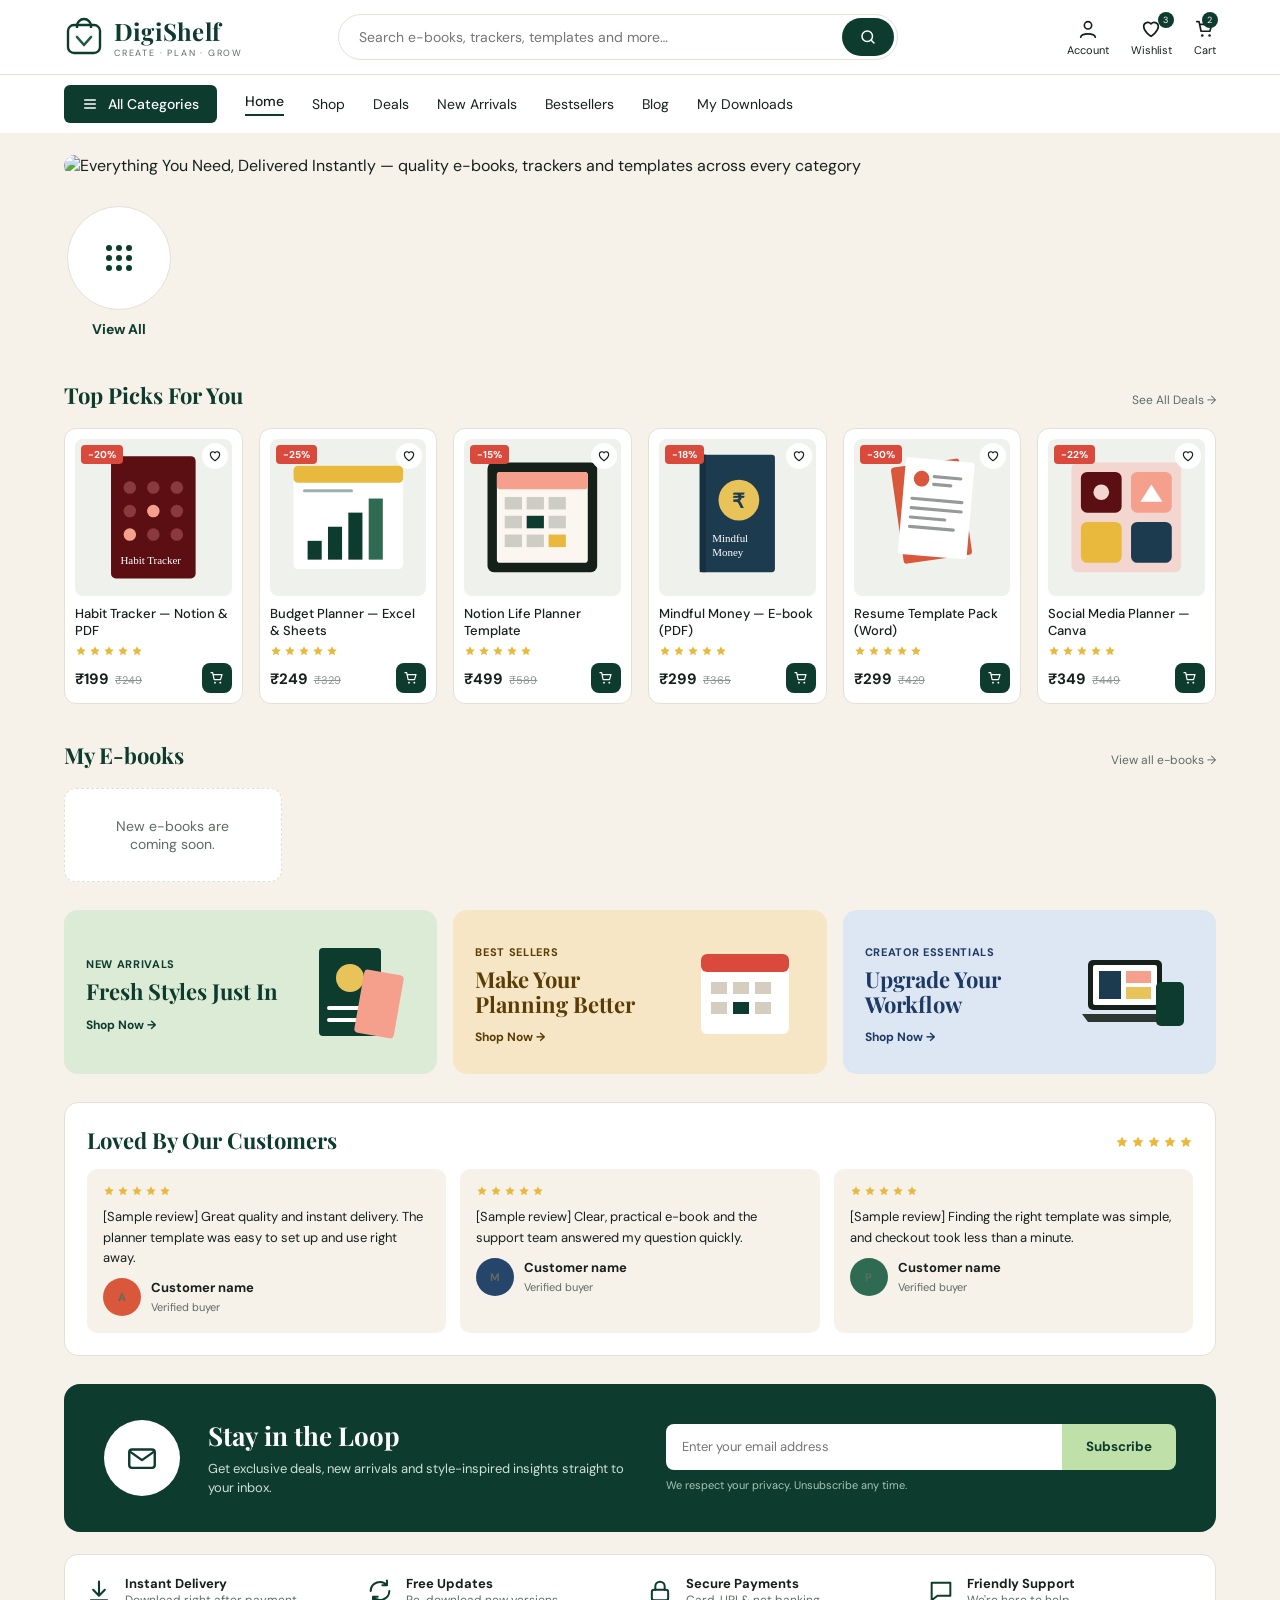
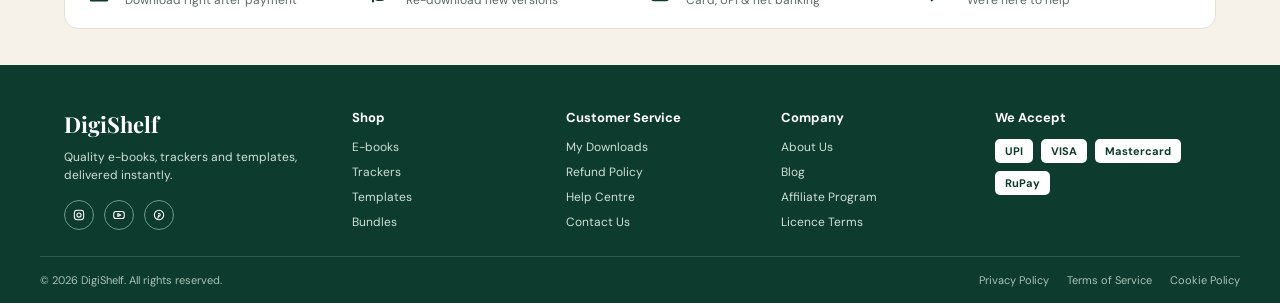
==== index.html @ 2c4fd237 "Add files via upload" ====
<!doctype html>
<html lang="en">
<head>
<meta charset="utf-8">
<meta name="viewport" content="width=device-width, initial-scale=1">
<title>DigiShelf – Digital Products Store</title>
<link rel="preconnect" href="https://fonts.googleapis.com">
<link href="https://fonts.googleapis.com/css2?family=DM+Sans:wght@400;500;700&family=Playfair+Display:wght@600;700&display=swap" rel="stylesheet">
<link rel="stylesheet" href="style.css">

</head>
<body>

<svg width="0" height="0" style="position:absolute" aria-hidden="true">
<symbol id="star" viewBox="0 0 24 24"><path d="M12 2.5l2.9 6.1 6.6.8-4.9 4.6 1.3 6.6L12 17.2 6.1 20.6l1.3-6.6L2.5 9.4l6.6-.8z" fill="currentColor"/></symbol>
<symbol id="cart" viewBox="0 0 24 24"><path d="M3 4h2.5l2.2 10.5h9.6L19.5 7H6.5" fill="none" stroke="currentColor" stroke-width="1.8" stroke-linecap="round" stroke-linejoin="round"/><circle cx="9" cy="19" r="1.4" fill="currentColor"/><circle cx="17" cy="19" r="1.4" fill="currentColor"/></symbol>
<symbol id="dl" viewBox="0 0 24 24"><path d="M12 4v11M7 11l5 5 5-5M5 20h14" fill="none" stroke="currentColor" stroke-width="1.8" stroke-linecap="round" stroke-linejoin="round"/></symbol>
</svg>

<!-- HEADER -->
<header class="top">
<div class="wrap">
<a href="index.html" class="logo">
<svg width="40" height="40" viewBox="0 0 40 40" aria-hidden="true"><rect x="4" y="8" width="32" height="28" rx="6" fill="none" stroke="#0d3b2e" stroke-width="2.4"/><path d="M13 8V6a7 7 0 0 1 14 0v2" fill="none" stroke="#0d3b2e" stroke-width="2.4" transform="translate(0 3)"/><path d="M13 20l7 8 7-8" fill="none" stroke="#1f5a45" stroke-width="2.6" stroke-linecap="round" stroke-linejoin="round"/></svg>
<span><b>DigiShelf</b><small>Create · Plan · Grow</small></span>
</a>
<form class="search" action="category.html" method="get"><input type="hidden" name="cat" value="all">
<label for="q" class="sr">Search</label>
<input id="q" name="q" type="text" placeholder="Search e-books, trackers, templates and more…">
<button type="submit" aria-label="Search"><svg width="18" height="18" viewBox="0 0 24 24" fill="none" stroke="#fff" stroke-width="2" stroke-linecap="round"><circle cx="11" cy="11" r="7"/><path d="M20 20l-4-4"/></svg></button>
</form>
<div class="icons">
<a href="#" class="ico"><svg width="22" height="22" viewBox="0 0 24 24" fill="none" stroke="#16201b" stroke-width="1.8" stroke-linecap="round"><circle cx="12" cy="8" r="4"/><path d="M4 21c1-5 15-5 16 0"/></svg>Account</a>
<a href="#" class="ico"><svg width="22" height="22" viewBox="0 0 24 24" fill="none" stroke="#16201b" stroke-width="1.8" stroke-linejoin="round"><path d="M12 20s-8-5-8-11a4.5 4.5 0 0 1 8-2.5A4.5 4.5 0 0 1 20 9c0 6-8 11-8 11z"/></svg>Wishlist<i>3</i></a>
<a href="#" class="ico"><svg width="22" height="22" style="color:#16201b"><use href="#cart"/></svg>Cart<i>2</i></a>
</div>
</div>
</header>
<nav class="menu">
<div class="wrap">
<a href="#" class="allcat"><svg width="16" height="16" viewBox="0 0 24 24" fill="none" stroke="#fff" stroke-width="2" stroke-linecap="round"><path d="M4 6h16M4 12h16M4 18h16"/></svg>All Categories</a>
<a href="index.html" class="cur">Home</a><a href="category.html?cat=all">Shop</a><a href="#">Deals</a><a href="#">New Arrivals</a><a href="#">Bestsellers</a><a href="#">Blog</a><a href="#">My Downloads</a>
</div>
</nav>

<main class="wrap">

<section class="hero-banner" aria-label="Featured collections">
<img src="images/hero.png" alt="Everything You Need, Delivered Instantly — quality e-books, trackers and templates across every category">
<a class="shop-hit" href="category.html?cat=all" aria-label="Shop Now"></a>
</section>

<!-- CATEGORY ICONS (clickable, managed from admin panel) -->
<nav aria-label="Browse categories"><ul class="cats" id="cats"></ul></nav>

<!-- TOP PICKS -->
<section class="sec" id="shop">
<div class="sec-h"><h2>Top Picks For You</h2><a href="#">See All Deals →</a></div>
<div class="grid">

<article class="card"><span class="off">-20%</span><button class="heart" aria-label="Add to wishlist"><svg width="14" height="14" viewBox="0 0 24 24" fill="none" stroke="#16201b" stroke-width="2" stroke-linejoin="round"><path d="M12 20s-8-5-8-11a4.5 4.5 0 0 1 8-2.5A4.5 4.5 0 0 1 20 9c0 6-8 11-8 11z"/></svg></button>
<div class="tile"><svg viewBox="0 0 200 200" role="img" aria-label="Habit tracker preview"><rect x="46" y="22" width="108" height="156" rx="6" fill="#5b0f12"/><g fill="#8a3a3d"><circle cx="70" cy="62" r="8"/><circle cx="100" cy="62" r="8"/><circle cx="130" cy="62" r="8"/><circle cx="70" cy="92" r="8"/><circle cx="130" cy="92" r="8"/><circle cx="100" cy="122" r="8"/><circle cx="130" cy="122" r="8"/></g><g fill="#f4a08c"><circle cx="100" cy="92" r="8"/><circle cx="70" cy="122" r="8"/></g><text x="58" y="160" font-size="14" fill="#fff" font-family="Georgia,serif">Habit Tracker</text></svg></div>
<h3>Habit Tracker — Notion &amp; PDF</h3><div class="stars"><svg width="12" height="12"><use href="#star"/></svg><svg width="12" height="12"><use href="#star"/></svg><svg width="12" height="12"><use href="#star"/></svg><svg width="12" height="12"><use href="#star"/></svg><svg width="12" height="12"><use href="#star"/></svg></div>
<div class="row"><div class="price"><b>₹199</b><s>₹249</s></div><button class="add" aria-label="Add to cart"><svg width="16" height="16" style="color:#fff"><use href="#cart"/></svg></button></div></article>

<article class="card"><span class="off">-25%</span><button class="heart" aria-label="Add to wishlist"><svg width="14" height="14" viewBox="0 0 24 24" fill="none" stroke="#16201b" stroke-width="2" stroke-linejoin="round"><path d="M12 20s-8-5-8-11a4.5 4.5 0 0 1 8-2.5A4.5 4.5 0 0 1 20 9c0 6-8 11-8 11z"/></svg></button>
<div class="tile"><svg viewBox="0 0 200 200" role="img" aria-label="Budget planner preview"><rect x="30" y="34" width="140" height="132" rx="6" fill="#fff"/><rect x="30" y="34" width="140" height="22" rx="6" fill="#e8b93c"/><g fill="#0d3b2e"><rect x="48" y="130" width="18" height="24"/><rect x="74" y="112" width="18" height="42"/><rect x="100" y="94" width="18" height="60"/><rect x="126" y="76" width="18" height="78" fill="#2f6b52"/></g><path d="M44 66h60" stroke="#0d3b2e" stroke-opacity=".4" stroke-width="4" stroke-linecap="round"/></svg></div>
<h3>Budget Planner — Excel &amp; Sheets</h3><div class="stars"><svg width="12" height="12"><use href="#star"/></svg><svg width="12" height="12"><use href="#star"/></svg><svg width="12" height="12"><use href="#star"/></svg><svg width="12" height="12"><use href="#star"/></svg><svg width="12" height="12"><use href="#star"/></svg></div>
<div class="row"><div class="price"><b>₹249</b><s>₹329</s></div><button class="add" aria-label="Add to cart"><svg width="16" height="16" style="color:#fff"><use href="#cart"/></svg></button></div></article>

<article class="card"><span class="off">-15%</span><button class="heart" aria-label="Add to wishlist"><svg width="14" height="14" viewBox="0 0 24 24" fill="none" stroke="#16201b" stroke-width="2" stroke-linejoin="round"><path d="M12 20s-8-5-8-11a4.5 4.5 0 0 1 8-2.5A4.5 4.5 0 0 1 20 9c0 6-8 11-8 11z"/></svg></button>
<div class="tile"><svg viewBox="0 0 200 200" role="img" aria-label="Life planner preview"><rect x="30" y="30" width="140" height="140" rx="8" fill="#16201b"/><rect x="42" y="42" width="116" height="116" rx="4" fill="#fbf7f0"/><rect x="42" y="42" width="116" height="22" rx="4" fill="#f4a08c"/><g fill="#16201b" fill-opacity=".2"><rect x="52" y="74" width="22" height="16"/><rect x="80" y="74" width="22" height="16"/><rect x="108" y="74" width="22" height="16"/><rect x="52" y="98" width="22" height="16"/><rect x="108" y="98" width="22" height="16"/><rect x="52" y="122" width="22" height="16"/><rect x="80" y="122" width="22" height="16"/></g><rect x="80" y="98" width="22" height="16" fill="#0d3b2e"/><rect x="108" y="122" width="22" height="16" fill="#e8b93c"/></svg></div>
<h3>Notion Life Planner Template</h3><div class="stars"><svg width="12" height="12"><use href="#star"/></svg><svg width="12" height="12"><use href="#star"/></svg><svg width="12" height="12"><use href="#star"/></svg><svg width="12" height="12"><use href="#star"/></svg><svg width="12" height="12"><use href="#star"/></svg></div>
<div class="row"><div class="price"><b>₹499</b><s>₹589</s></div><button class="add" aria-label="Add to cart"><svg width="16" height="16" style="color:#fff"><use href="#cart"/></svg></button></div></article>

<article class="card"><span class="off">-18%</span><button class="heart" aria-label="Add to wishlist"><svg width="14" height="14" viewBox="0 0 24 24" fill="none" stroke="#16201b" stroke-width="2" stroke-linejoin="round"><path d="M12 20s-8-5-8-11a4.5 4.5 0 0 1 8-2.5A4.5 4.5 0 0 1 20 9c0 6-8 11-8 11z"/></svg></button>
<div class="tile"><svg viewBox="0 0 200 200" role="img" aria-label="Mindful Money e-book cover"><rect x="52" y="20" width="96" height="150" rx="4" fill="#1d3b4f"/><rect x="52" y="20" width="8" height="150" fill="#16303f"/><circle cx="102" cy="78" r="26" fill="#e8c35a"/><text x="102" y="88" text-anchor="middle" font-size="26" font-weight="700" fill="#1d3b4f" font-family="Georgia,serif">₹</text><text x="68" y="132" font-size="14" fill="#fff" font-family="Georgia,serif">Mindful</text><text x="68" y="150" font-size="14" fill="#fff" font-family="Georgia,serif">Money</text></svg></div>
<h3>Mindful Money — E-book (PDF)</h3><div class="stars"><svg width="12" height="12"><use href="#star"/></svg><svg width="12" height="12"><use href="#star"/></svg><svg width="12" height="12"><use href="#star"/></svg><svg width="12" height="12"><use href="#star"/></svg><svg width="12" height="12"><use href="#star"/></svg></div>
<div class="row"><div class="price"><b>₹299</b><s>₹365</s></div><button class="add" aria-label="Add to cart"><svg width="16" height="16" style="color:#fff"><use href="#cart"/></svg></button></div></article>

<article class="card"><span class="off">-30%</span><button class="heart" aria-label="Add to wishlist"><svg width="14" height="14" viewBox="0 0 24 24" fill="none" stroke="#16201b" stroke-width="2" stroke-linejoin="round"><path d="M12 20s-8-5-8-11a4.5 4.5 0 0 1 8-2.5A4.5 4.5 0 0 1 20 9c0 6-8 11-8 11z"/></svg></button>
<div class="tile"><svg viewBox="0 0 200 200" role="img" aria-label="Resume templates preview"><rect x="56" y="30" width="88" height="124" rx="4" fill="#d9573b" transform="rotate(-8 100 100)"/><rect x="60" y="26" width="88" height="124" rx="4" fill="#fff" transform="rotate(5 100 100)"/><g transform="rotate(5 100 100)"><circle cx="82" cy="52" r="10" fill="#d9573b"/><path d="M98 48h34M98 58h22M72 78h64M72 90h64M72 102h44M72 114h56" stroke="#16201b" stroke-opacity=".45" stroke-width="4" stroke-linecap="round"/></g></svg></div>
<h3>Resume Template Pack (Word)</h3><div class="stars"><svg width="12" height="12"><use href="#star"/></svg><svg width="12" height="12"><use href="#star"/></svg><svg width="12" height="12"><use href="#star"/></svg><svg width="12" height="12"><use href="#star"/></svg><svg width="12" height="12"><use href="#star"/></svg></div>
<div class="row"><div class="price"><b>₹299</b><s>₹429</s></div><button class="add" aria-label="Add to cart"><svg width="16" height="16" style="color:#fff"><use href="#cart"/></svg></button></div></article>

<article class="card"><span class="off">-22%</span><button class="heart" aria-label="Add to wishlist"><svg width="14" height="14" viewBox="0 0 24 24" fill="none" stroke="#16201b" stroke-width="2" stroke-linejoin="round"><path d="M12 20s-8-5-8-11a4.5 4.5 0 0 1 8-2.5A4.5 4.5 0 0 1 20 9c0 6-8 11-8 11z"/></svg></button>
<div class="tile"><svg viewBox="0 0 200 200" role="img" aria-label="Social media planner preview"><rect x="30" y="30" width="140" height="140" rx="8" fill="#f2d6cf"/><rect x="42" y="42" width="52" height="52" rx="8" fill="#5b0f12"/><rect x="106" y="42" width="52" height="52" rx="8" fill="#f4a08c"/><rect x="42" y="106" width="52" height="52" rx="8" fill="#e8b93c"/><rect x="106" y="106" width="52" height="52" rx="8" fill="#1d3b4f"/><circle cx="68" cy="68" r="10" fill="#f2d6cf"/><path d="M118 80l14-22 14 22z" fill="#fff"/></svg></div>
<h3>Social Media Planner — Canva</h3><div class="stars"><svg width="12" height="12"><use href="#star"/></svg><svg width="12" height="12"><use href="#star"/></svg><svg width="12" height="12"><use href="#star"/></svg><svg width="12" height="12"><use href="#star"/></svg><svg width="12" height="12"><use href="#star"/></svg></div>
<div class="row"><div class="price"><b>₹349</b><s>₹449</s></div><button class="add" aria-label="Add to cart"><svg width="16" height="16" style="color:#fff"><use href="#cart"/></svg></button></div></article>

</div>
</section>


<!-- MY E-BOOKS (managed from admin panel) -->
<section class="sec" id="ebooks">
<div class="sec-h"><h2>My E-books</h2><a href="category.html?cat=ebooks">View all e-books →</a></div>
<div class="pgrid" id="ebook-list"><div class="empty">Loading e-books…</div></div>
</section>

<!-- PROMO BANNERS -->
<section class="promos" aria-label="Collections">
<div class="promo" style="background:#dcebd6;color:#0d3b2e"><div><small>New Arrivals</small><h3>Fresh Styles Just In</h3><a href="#">Shop Now →</a></div>
<svg viewBox="0 0 120 120" aria-hidden="true"><rect x="24" y="16" width="62" height="88" rx="4" fill="#0d3b2e"/><circle cx="55" cy="46" r="14" fill="#e8c35a"/><path d="M34 76h42M34 88h28" stroke="#fff" stroke-width="4" stroke-linecap="round"/><rect x="64" y="40" width="40" height="64" rx="4" fill="#f4a08c" transform="rotate(10 84 72)"/></svg></div>
<div class="promo" style="background:#f6e6c5;color:#5a3d06"><div><small>Best Sellers</small><h3>Make Your Planning Better</h3><a href="#">Shop Now →</a></div>
<svg viewBox="0 0 120 120" aria-hidden="true"><rect x="16" y="22" width="88" height="80" rx="6" fill="#fff"/><rect x="16" y="22" width="88" height="18" rx="6" fill="#d94a3d"/><g fill="#5a3d06" fill-opacity=".25"><rect x="26" y="50" width="16" height="12"/><rect x="48" y="50" width="16" height="12"/><rect x="70" y="50" width="16" height="12"/><rect x="26" y="70" width="16" height="12"/><rect x="70" y="70" width="16" height="12"/></g><rect x="48" y="70" width="16" height="12" fill="#0d3b2e"/></svg></div>
<div class="promo" style="background:#dde6f3;color:#1c3a63"><div><small>Creator Essentials</small><h3>Upgrade Your Workflow</h3><a href="#">Shop Now →</a></div>
<svg viewBox="0 0 120 120" aria-hidden="true"><rect x="14" y="28" width="74" height="50" rx="5" fill="#16201b"/><rect x="19" y="33" width="64" height="40" rx="2" fill="#fff"/><rect x="25" y="39" width="22" height="28" fill="#1d3b4f"/><rect x="52" y="39" width="25" height="12" fill="#f4a08c"/><rect x="52" y="55" width="25" height="12" fill="#e8c35a"/><path d="M8 82h86l-6 8H14z" fill="#2b3730"/><rect x="82" y="50" width="28" height="44" rx="5" fill="#0d3b2e"/></svg></div>
</section>

<!-- REVIEWS -->
<section class="rev">
<div class="sec-h"><h2>Loved By Our Customers</h2><div class="stars" aria-label="Five star rating"><svg width="14" height="14"><use href="#star"/></svg><svg width="14" height="14"><use href="#star"/></svg><svg width="14" height="14"><use href="#star"/></svg><svg width="14" height="14"><use href="#star"/></svg><svg width="14" height="14"><use href="#star"/></svg></div></div>
<div class="revs">
<div class="r"><div class="stars"><svg width="12" height="12"><use href="#star"/></svg><svg width="12" height="12"><use href="#star"/></svg><svg width="12" height="12"><use href="#star"/></svg><svg width="12" height="12"><use href="#star"/></svg><svg width="12" height="12"><use href="#star"/></svg></div><div>[Sample review] Great quality and instant delivery. The planner template was easy to set up and use right away.</div><div class="who"><span class="av" style="background:#d9573b">A</span><div><b>Customer name</b><span>Verified buyer</span></div></div></div>
<div class="r"><div class="stars"><svg width="12" height="12"><use href="#star"/></svg><svg width="12" height="12"><use href="#star"/></svg><svg width="12" height="12"><use href="#star"/></svg><svg width="12" height="12"><use href="#star"/></svg><svg width="12" height="12"><use href="#star"/></svg></div><div>[Sample review] Clear, practical e-book and the support team answered my question quickly.</div><div class="who"><span class="av" style="background:#26456b">M</span><div><b>Customer name</b><span>Verified buyer</span></div></div></div>
<div class="r"><div class="stars"><svg width="12" height="12"><use href="#star"/></svg><svg width="12" height="12"><use href="#star"/></svg><svg width="12" height="12"><use href="#star"/></svg><svg width="12" height="12"><use href="#star"/></svg><svg width="12" height="12"><use href="#star"/></svg></div><div>[Sample review] Finding the right template was simple, and checkout took less than a minute.</div><div class="who"><span class="av" style="background:#2f6b52">P</span><div><b>Customer name</b><span>Verified buyer</span></div></div></div>
</div>
</section>

<!-- NEWSLETTER -->
<section class="loop">
<span class="mail"><svg width="34" height="34" viewBox="0 0 24 24" fill="none" stroke="#0d3b2e" stroke-width="1.7" stroke-linejoin="round"><rect x="3" y="6" width="18" height="13" rx="2"/><path d="M3.5 7.5L12 13.5l8.5-6"/></svg></span>
<div class="txt"><h2>Stay in the Loop</h2><p>Get exclusive deals, new arrivals and style-inspired insights straight to your inbox.</p></div>
<form onsubmit="return false">
<label for="em" class="sr">Email address</label>
<input id="em" type="email" placeholder="Enter your email address">
<button type="submit">Subscribe</button>
<small>We respect your privacy. Unsubscribe any time.</small>
</form>
</section>

<!-- PERKS -->
<section class="perks">
<div class="perk"><svg width="28" height="28" style="color:#0d3b2e"><use href="#dl"/></svg><div><b>Instant Delivery</b>Download right after payment</div></div>
<div class="perk"><svg width="28" height="28" viewBox="0 0 24 24" fill="none" stroke="#0d3b2e" stroke-width="1.7" stroke-linecap="round" stroke-linejoin="round"><path d="M4 12a8 8 0 0 1 14-5M20 12a8 8 0 0 1-14 5M18 3v4h-4M6 21v-4h4"/></svg><div><b>Free Updates</b>Re-download new versions</div></div>
<div class="perk"><svg width="28" height="28" viewBox="0 0 24 24" fill="none" stroke="#0d3b2e" stroke-width="1.7" stroke-linecap="round" stroke-linejoin="round"><rect x="5" y="11" width="14" height="9" rx="2"/><path d="M8 11V8a4 4 0 0 1 8 0v3"/></svg><div><b>Secure Payments</b>Card, UPI &amp; net banking</div></div>
<div class="perk"><svg width="28" height="28" viewBox="0 0 24 24" fill="none" stroke="#0d3b2e" stroke-width="1.7" stroke-linecap="round" stroke-linejoin="round"><path d="M4 5h16v11H9l-5 4z"/></svg><div><b>Friendly Support</b>We're here to help</div></div>
</section>

</main>

<!-- FOOTER -->
<footer>
<div class="wrap fcols">
<div class="fcol"><b style="font-family:var(--serif);font-size:22px;color:#fff">DigiShelf</b><p>Quality e-books, trackers and templates, delivered instantly.</p>
<div class="soc">
<a href="#" aria-label="Instagram"><svg width="14" height="14" viewBox="0 0 24 24" fill="none" stroke="#fff" stroke-width="1.8"><rect x="4" y="4" width="16" height="16" rx="5"/><circle cx="12" cy="12" r="3.6"/></svg></a>
<a href="#" aria-label="YouTube"><svg width="14" height="14" viewBox="0 0 24 24" fill="none" stroke="#fff" stroke-width="1.8" stroke-linejoin="round"><rect x="3" y="6" width="18" height="12" rx="4"/><path d="M10 9.5l5 2.5-5 2.5z"/></svg></a>
<a href="#" aria-label="Pinterest"><svg width="14" height="14" viewBox="0 0 24 24" fill="none" stroke="#fff" stroke-width="1.8" stroke-linecap="round"><circle cx="12" cy="12" r="8"/><path d="M11 9.5c1.6-.6 3 .4 3 1.9 0 1.7-1.3 3.1-2.6 2.6M11.3 12.5L10 18"/></svg></a>
</div></div>
<div class="fcol"><h4>Shop</h4><a href="category.html?cat=ebooks">E-books</a><a href="category.html?cat=trackers">Trackers</a><a href="category.html?cat=templates">Templates</a><a href="category.html?cat=bundles">Bundles</a></div>
<div class="fcol"><h4>Customer Service</h4><a href="#">My Downloads</a><a href="#">Refund Policy</a><a href="#">Help Centre</a><a href="#">Contact Us</a></div>
<div class="fcol"><h4>Company</h4><a href="#">About Us</a><a href="#">Blog</a><a href="#">Affiliate Program</a><a href="#">Licence Terms</a></div>
<div class="fcol"><h4>We Accept</h4><div class="pay"><span>UPI</span><span>VISA</span><span>Mastercard</span><span>RuPay</span></div></div>
</div>
<div class="wrap copy"><span>© 2026 DigiShelf. All rights reserved.</span><div><a href="#">Privacy Policy</a><a href="#">Terms of Service</a><a href="#">Cookie Policy</a></div></div>
</footer>

<script src="app.js"></script>
<script>
document.querySelectorAll('.heart').forEach(function(b){b.addEventListener('click',function(){b.classList.toggle('on')})});
</script>
</body>
</html>
---- style.css ----
:root{--g:#0d3b2e;--g2:#1f5a45;--mint:#e3efe6;--cream:#f6f2ea;--paper:#ffffff;--ink:#16201b;--muted:#5d6b63;--gold:#e8b93c;--line:#e4e0d6;--serif:'Playfair Display',Georgia,serif}
*{box-sizing:border-box}
body{margin:0;font-family:'DM Sans',system-ui,sans-serif;background:var(--cream);color:var(--ink)}
a{color:inherit;text-decoration:none}
a:hover{text-decoration:underline}
button,input{font-family:inherit}
:focus-visible{outline:2px solid var(--gold);outline-offset:2px}
.wrap{max-width:1200px;margin:0 auto;padding:0 24px}
h1,h2,h3{font-family:var(--serif);margin:0}
.sr{position:absolute;left:-9999px}
svg{display:block}

/* top header */
.top{background:var(--paper);border-bottom:1px solid var(--line)}
.top .wrap{display:flex;flex-wrap:wrap;align-items:center;gap:20px;padding-top:14px;padding-bottom:14px}
.logo{display:flex;align-items:center;gap:10px}
.logo b{font-family:var(--serif);font-size:24px;color:var(--g);letter-spacing:.01em}
.logo small{display:block;font-size:9px;letter-spacing:.2em;color:var(--muted);text-transform:uppercase}
.search{flex:1 1 320px;display:flex;border:1px solid var(--line);border-radius:999px;background:#fff;overflow:hidden;max-width:560px;margin:0 auto}
.search input{flex:1;min-width:0;border:0;padding:0 20px;height:44px;font-size:14px;background:transparent}
.search button{width:52px;border:0;background:var(--g);color:#fff;cursor:pointer;display:flex;align-items:center;justify-content:center;border-radius:999px;margin:3px}
.icons{display:flex;gap:22px;margin-left:auto}
.ico{display:flex;flex-direction:column;align-items:center;gap:3px;font-size:11px;color:var(--ink);position:relative}
.ico i{position:absolute;top:-6px;right:-2px;background:var(--g);color:#fff;font-style:normal;font-size:9px;width:16px;height:16px;border-radius:50%;display:flex;align-items:center;justify-content:center}
.menu{background:var(--paper)}
.menu .wrap{display:flex;flex-wrap:wrap;align-items:center;gap:28px;padding-top:10px;padding-bottom:10px;font-size:14px}
.allcat{background:var(--g);color:#fff;border-radius:6px;padding:10px 18px;display:flex;align-items:center;gap:10px;font-weight:500}
.menu a.cur{border-bottom:2px solid var(--g);padding-bottom:4px;font-weight:500}

/* hero */
.hero{margin-top:22px;border-radius:18px;overflow:hidden;display:flex;flex-wrap:wrap;background:#d6e0d3;position:relative}
.hero-text{flex:1 1 420px;padding:56px 48px;display:flex;flex-direction:column;justify-content:center;gap:18px;position:relative;z-index:1}
.hero-text h1{font-size:46px;line-height:1.1;color:var(--g);max-width:440px}
.hero-text p{margin:0;font-size:15px;line-height:1.6;color:#33423a;max-width:400px}
.shop{align-self:flex-start;background:var(--g);color:#fff;padding:13px 24px;border-radius:8px;font-weight:500;font-size:14px;display:flex;align-items:center;gap:10px}
.badges{display:flex;flex-wrap:wrap;gap:22px;margin-top:10px;font-size:12px;color:#33423a}
.badges span{display:flex;align-items:center;gap:8px}
.hero-img{flex:1 1 460px;min-height:380px;position:relative}
.hero-img>svg{width:100%;height:100%;min-height:380px}
.sale{position:absolute;top:22px;right:28px;background:var(--g);color:#fff;border-radius:6px;padding:12px 16px;text-align:center;line-height:1.15}
.sale small{display:block;font-size:9px;letter-spacing:.18em}
.sale b{display:block;font-size:11px;letter-spacing:.06em;margin-top:2px}
.sale em{display:block;font-style:normal;font-family:var(--serif);font-size:26px;color:var(--gold)}

.hero-banner{margin-top:22px}
.hero-banner img{display:block;width:100%;height:auto;border-radius:18px}

/* categories */

/* sections */
.sec{padding-top:36px}
.sec-h{display:flex;justify-content:space-between;align-items:baseline;margin-bottom:18px}
.sec-h h2{font-size:22px;color:var(--g)}
.sec-h a{font-size:12px;color:var(--muted)}
.grid{display:grid;grid-template-columns:repeat(6,minmax(0,1fr));gap:16px}
.card{background:#fff;border:1px solid var(--line);border-radius:12px;padding:10px;position:relative;display:flex;flex-direction:column;gap:6px}
.card .tile{border-radius:8px;background:#eef1ec;overflow:hidden}
.card .tile svg{width:100%;height:auto;transition:transform .25s}
.card:hover .tile svg{transform:scale(1.05)}
.off{position:absolute;top:16px;left:16px;background:#d94a3d;color:#fff;font-size:10px;font-weight:700;padding:3px 7px;border-radius:4px;z-index:1}
.heart{position:absolute;top:14px;right:14px;width:26px;height:26px;border-radius:50%;background:#fff;border:0;display:flex;align-items:center;justify-content:center;cursor:pointer;z-index:1}
.heart.on path{fill:#d94a3d;stroke:#d94a3d}
.card h3{font-family:'DM Sans',sans-serif;font-size:13px;font-weight:500;margin:4px 0 0;line-height:1.3}
.stars{display:flex;gap:2px;color:var(--gold)}
.row{display:flex;align-items:center;justify-content:space-between;margin-top:auto}
.price b{font-size:15px}
.price s{font-size:11px;color:#8a948e;margin-left:6px}
.add{width:30px;height:30px;border-radius:8px;border:0;background:var(--g);color:#fff;display:flex;align-items:center;justify-content:center;cursor:pointer}

/* promos */
.promos{display:grid;grid-template-columns:repeat(3,minmax(0,1fr));gap:16px;padding-top:28px}
.promo{border-radius:14px;padding:22px;display:flex;justify-content:space-between;align-items:center;gap:10px;min-height:150px}
.promo small{font-size:11px;font-weight:700;letter-spacing:.06em;text-transform:uppercase}
.promo h3{font-size:22px;line-height:1.15;margin:6px 0 12px}
.promo a{font-size:12px;font-weight:700;display:flex;gap:6px;align-items:center}
.promo svg{flex:none;width:120px;height:auto}

/* reviews */
.rev{background:#fff;border:1px solid var(--line);border-radius:14px;padding:22px;margin-top:28px}
.rev .sec-h{margin-bottom:14px}
.revs{display:grid;grid-template-columns:repeat(3,minmax(0,1fr));gap:14px}
.r{background:var(--cream);border-radius:10px;padding:16px;display:flex;flex-direction:column;gap:10px;font-size:13px;line-height:1.55}
.who{display:flex;align-items:center;gap:10px;font-size:12px}
.av{width:38px;height:38px;border-radius:50%;display:flex;align-items:center;justify-content:center;font-weight:700;color:#fff;font-size:14px}
.who b{display:block;font-size:13px}
.who span{color:var(--muted);font-size:11px}

/* newsletter */
.loop{background:var(--g);color:#fff;border-radius:16px;margin-top:28px;padding:34px 40px;display:flex;flex-wrap:wrap;align-items:center;gap:28px}
.loop .mail{width:76px;height:76px;border-radius:50%;background:#fff;display:flex;align-items:center;justify-content:center;flex:none}
.loop .txt{flex:1 1 260px}
.loop h2{font-size:26px}
.loop p{margin:6px 0 0;font-size:13px;color:#cfe0d6;line-height:1.5}
.loop form{flex:1 1 340px;display:flex;flex-wrap:wrap}
.loop input{flex:1 1 200px;min-width:0;height:46px;border:0;border-radius:8px 0 0 8px;padding:0 16px;font-size:13px}
.loop button{height:46px;border:0;border-radius:0 8px 8px 0;background:#bfe0a8;color:var(--g);font-weight:700;padding:0 24px;cursor:pointer}
.loop small{flex-basis:100%;font-size:11px;color:#a9c4b6;margin-top:8px}

/* perks */
.perks{display:grid;grid-template-columns:repeat(4,minmax(0,1fr));gap:12px;margin-top:22px;background:#fff;border:1px solid var(--line);border-radius:14px;padding:20px}
.perk{display:flex;align-items:center;gap:12px;font-size:12px;color:var(--muted)}
.perk b{display:block;font-size:13px;color:var(--ink)}

/* footer */
footer{background:var(--g);color:#fff;margin-top:36px}
.fcols{display:grid;grid-template-columns:1.4fr 1fr 1fr 1fr 1.2fr;gap:30px;padding-top:44px;padding-bottom:26px}
.fcol{display:flex;flex-direction:column;gap:9px;font-size:12px;color:#cfe0d6}
.fcol h4{margin:0 0 4px;font-size:13px;color:#fff}
.fcol p{margin:0;line-height:1.55}
.soc{display:flex;gap:10px;margin-top:6px}
.soc a{width:30px;height:30px;border:1px solid #6f9a87;border-radius:50%;display:flex;align-items:center;justify-content:center}
.pay{display:flex;flex-wrap:wrap;gap:8px}
.pay span{background:#fff;color:var(--g);font-weight:700;font-size:11px;border-radius:5px;padding:5px 10px}
.copy{border-top:1px solid #2c5c4a;padding:16px 0;display:flex;flex-wrap:wrap;justify-content:space-between;gap:10px;font-size:11px;color:#a9c4b6}
.copy div{display:flex;gap:18px}

@media (max-width:1000px){.grid{grid-template-columns:repeat(3,minmax(0,1fr))}.promos,.revs{grid-template-columns:1fr}.perks{grid-template-columns:repeat(2,1fr)}.fcols{grid-template-columns:repeat(2,1fr)}.hero-text{padding:40px 28px}.hero-text h1{font-size:36px}}
@media (max-width:560px){.grid{grid-template-columns:repeat(2,minmax(0,1fr))}.icons{display:none}.loop{padding:26px}}

/* hero (cropped image, clickable) */
.hero-banner{position:relative}
.hero-banner img{display:block;width:100%;height:auto;border-radius:18px}
.hero-banner .shop-hit{position:absolute;left:5.1%;top:68.5%;width:11%;height:12.5%;border-radius:8px}
.hero-banner .shop-hit:hover{background:rgba(255,255,255,.12);text-decoration:none}

/* category icons */
.cats{list-style:none;margin:0;padding:30px 0 6px;display:flex;flex-wrap:wrap;justify-content:space-between;gap:18px}
.cats li{display:contents}
.cat{width:110px;display:flex;flex-direction:column;align-items:center;gap:10px;font-size:14px;font-weight:700;text-align:center;color:var(--g)}
.cat:hover{text-decoration:none}
.cat .c{width:104px;height:104px;border-radius:50%;display:flex;align-items:center;justify-content:center;background:var(--mint);transition:transform .2s,box-shadow .2s;overflow:hidden}
.cat .c img{width:100%;height:100%;display:block}
.cat:hover .c,.cat:focus-visible .c{transform:translateY(-4px);box-shadow:0 8px 18px rgba(13,59,46,.18)}
.cat .c.all{background:#fff;border:1px solid var(--line)}

/* product cards (dynamic) */
.pgrid{display:grid;grid-template-columns:repeat(auto-fill,minmax(180px,1fr));gap:16px}
.pcard{background:#fff;border:1px solid var(--line);border-radius:12px;padding:10px;display:flex;flex-direction:column;gap:6px;position:relative;color:inherit}
.pcard:hover{text-decoration:none;box-shadow:0 8px 20px rgba(13,59,46,.12)}
.pcard .cover{aspect-ratio:1/1;border-radius:8px;background:#eef1ec;overflow:hidden;display:flex;align-items:center;justify-content:center}
.pcard .cover img{width:100%;height:100%;object-fit:cover;display:block}
.pcard .ph{font-family:var(--serif);font-size:44px;color:var(--g);opacity:.5}
.pcard h3{font-family:'DM Sans',sans-serif;font-size:14px;font-weight:500;margin:4px 0 0;line-height:1.3}
.pcard p{margin:0;font-size:12px;color:var(--muted);line-height:1.4}
.pcard .buy{margin-top:auto;display:flex;align-items:center;justify-content:space-between;gap:8px;padding-top:6px}
.pcard .btn{background:var(--g);color:#fff;border-radius:8px;padding:7px 14px;font-size:12px;font-weight:500}
.empty{background:#fff;border:1px dashed var(--line);border-radius:12px;padding:28px;text-align:center;color:var(--muted);font-size:14px}
.page-h{padding:30px 0 6px}
.page-h h1{font-size:34px;color:var(--g)}
.page-h p{margin:6px 0 0;color:var(--muted)}
.crumbs{font-size:12px;color:var(--muted);padding-top:20px}
@media (max-width:700px){.cats{justify-content:center}.cat{width:96px}.cat .c{width:86px;height:86px}}
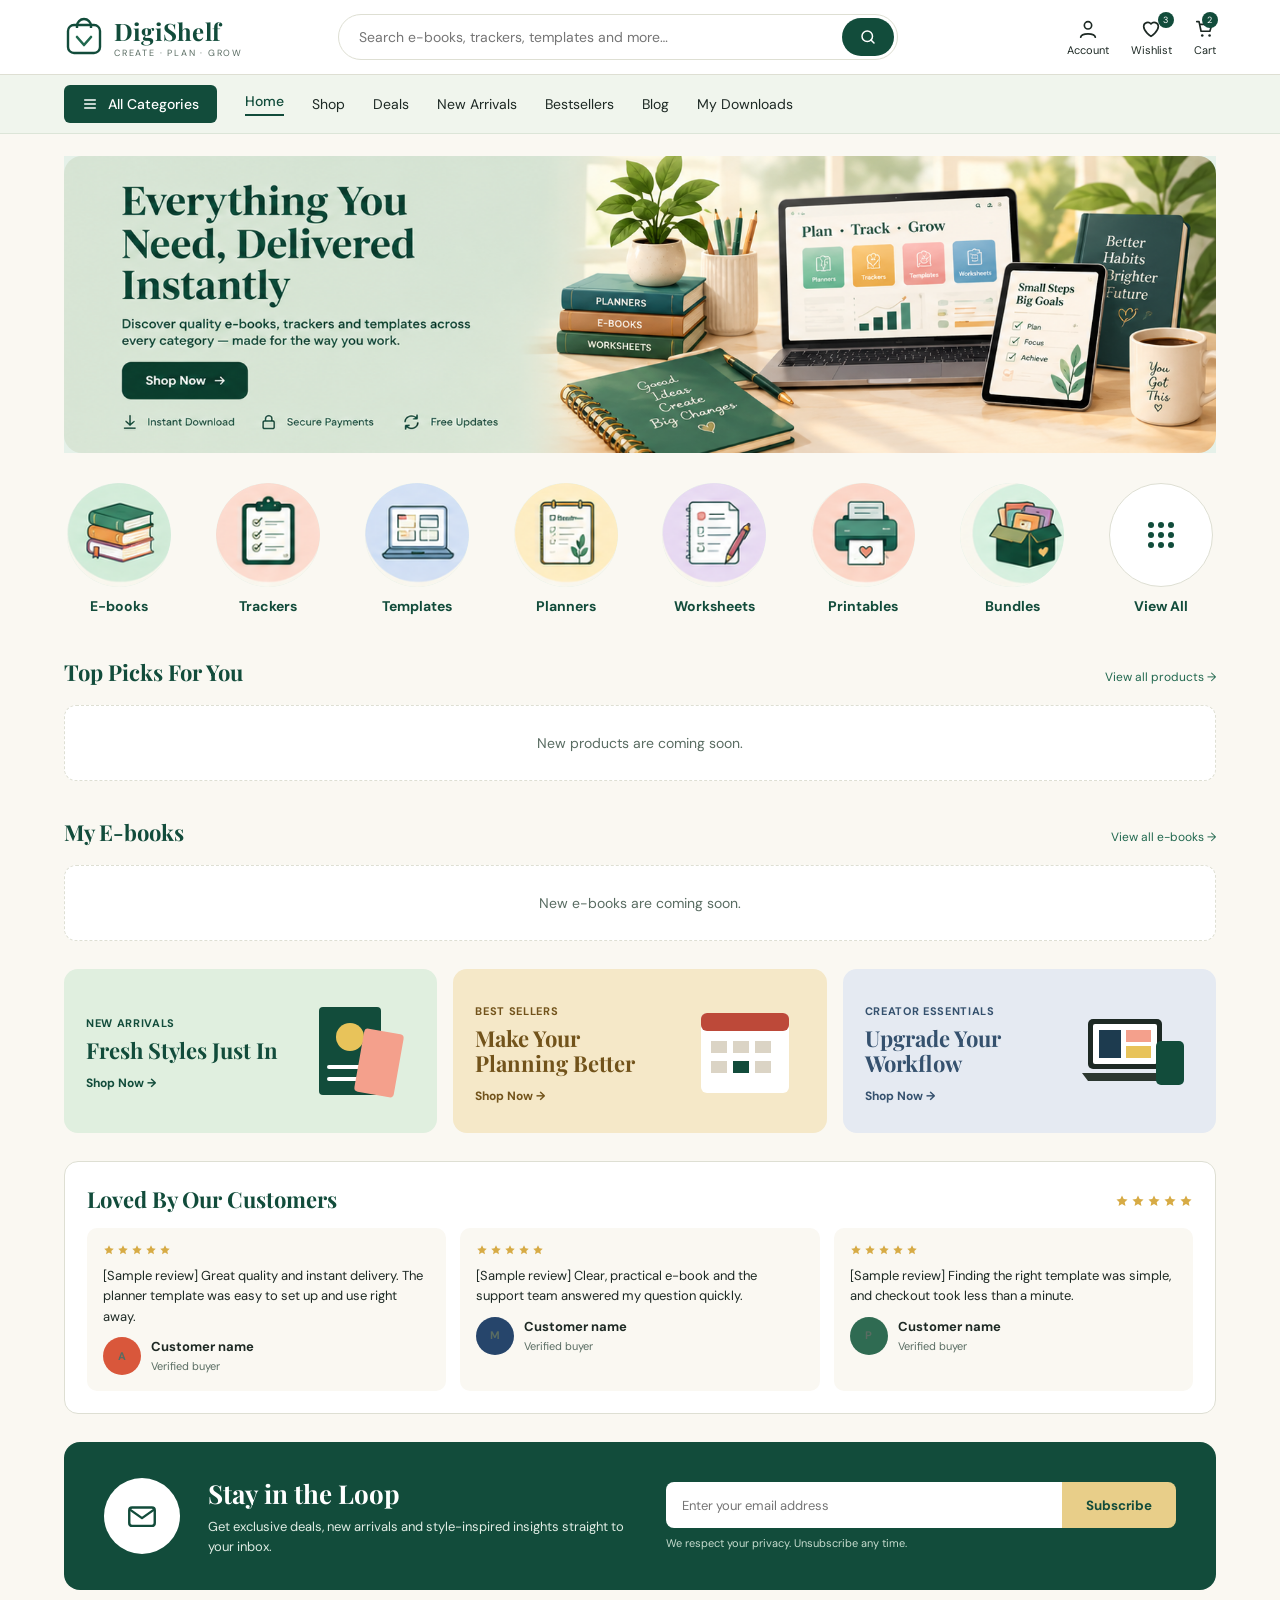
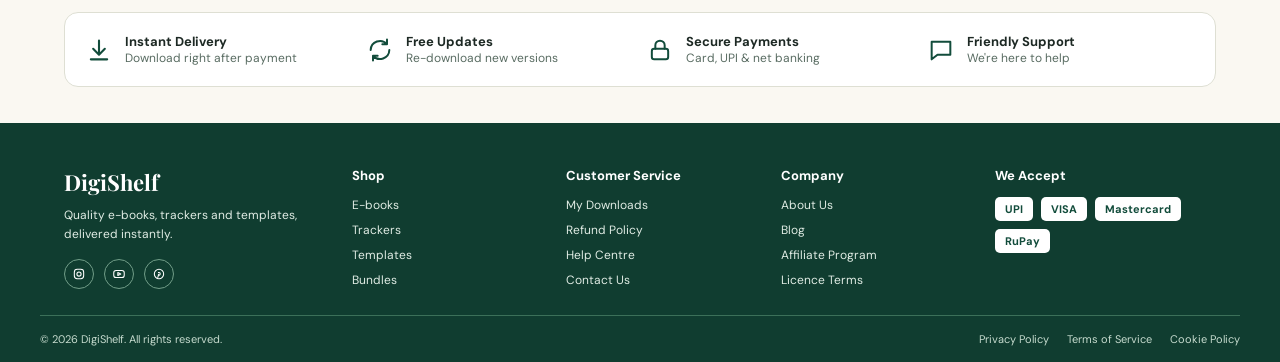
==== commit 90ffa043: "Add files via upload" ====
--- a/index.html
+++ b/index.html
@@ -21,7 +21,7 @@
 <header class="top">
 <div class="wrap">
 <a href="index.html" class="logo">
-<svg width="40" height="40" viewBox="0 0 40 40" aria-hidden="true"><rect x="4" y="8" width="32" height="28" rx="6" fill="none" stroke="#0d3b2e" stroke-width="2.4"/><path d="M13 8V6a7 7 0 0 1 14 0v2" fill="none" stroke="#0d3b2e" stroke-width="2.4" transform="translate(0 3)"/><path d="M13 20l7 8 7-8" fill="none" stroke="#1f5a45" stroke-width="2.6" stroke-linecap="round" stroke-linejoin="round"/></svg>
+<svg width="40" height="40" viewBox="0 0 40 40" aria-hidden="true"><rect x="4" y="8" width="32" height="28" rx="6" fill="none" stroke="#124c3b" stroke-width="2.4"/><path d="M13 8V6a7 7 0 0 1 14 0v2" fill="none" stroke="#124c3b" stroke-width="2.4" transform="translate(0 3)"/><path d="M13 20l7 8 7-8" fill="none" stroke="#21684f" stroke-width="2.6" stroke-linecap="round" stroke-linejoin="round"/></svg>
 <span><b>DigiShelf</b><small>Create · Plan · Grow</small></span>
 </a>
 <form class="search" action="category.html" method="get"><input type="hidden" name="cat" value="all">
@@ -30,9 +30,9 @@
 <button type="submit" aria-label="Search"><svg width="18" height="18" viewBox="0 0 24 24" fill="none" stroke="#fff" stroke-width="2" stroke-linecap="round"><circle cx="11" cy="11" r="7"/><path d="M20 20l-4-4"/></svg></button>
 </form>
 <div class="icons">
-<a href="#" class="ico"><svg width="22" height="22" viewBox="0 0 24 24" fill="none" stroke="#16201b" stroke-width="1.8" stroke-linecap="round"><circle cx="12" cy="8" r="4"/><path d="M4 21c1-5 15-5 16 0"/></svg>Account</a>
-<a href="#" class="ico"><svg width="22" height="22" viewBox="0 0 24 24" fill="none" stroke="#16201b" stroke-width="1.8" stroke-linejoin="round"><path d="M12 20s-8-5-8-11a4.5 4.5 0 0 1 8-2.5A4.5 4.5 0 0 1 20 9c0 6-8 11-8 11z"/></svg>Wishlist<i>3</i></a>
-<a href="#" class="ico"><svg width="22" height="22" style="color:#16201b"><use href="#cart"/></svg>Cart<i>2</i></a>
+<a href="#" class="ico"><svg width="22" height="22" viewBox="0 0 24 24" fill="none" stroke="#1d2924" stroke-width="1.8" stroke-linecap="round"><circle cx="12" cy="8" r="4"/><path d="M4 21c1-5 15-5 16 0"/></svg>Account</a>
+<a href="#" class="ico"><svg width="22" height="22" viewBox="0 0 24 24" fill="none" stroke="#1d2924" stroke-width="1.8" stroke-linejoin="round"><path d="M12 20s-8-5-8-11a4.5 4.5 0 0 1 8-2.5A4.5 4.5 0 0 1 20 9c0 6-8 11-8 11z"/></svg>Wishlist<i>3</i></a>
+<a href="#" class="ico"><svg width="22" height="22" style="color:#1d2924"><use href="#cart"/></svg>Cart<i>2</i></a>
 </div>
 </div>
 </header>
@@ -55,40 +55,8 @@
 
 <!-- TOP PICKS -->
 <section class="sec" id="shop">
-<div class="sec-h"><h2>Top Picks For You</h2><a href="#">See All Deals →</a></div>
-<div class="grid">
-
-<article class="card"><span class="off">-20%</span><button class="heart" aria-label="Add to wishlist"><svg width="14" height="14" viewBox="0 0 24 24" fill="none" stroke="#16201b" stroke-width="2" stroke-linejoin="round"><path d="M12 20s-8-5-8-11a4.5 4.5 0 0 1 8-2.5A4.5 4.5 0 0 1 20 9c0 6-8 11-8 11z"/></svg></button>
-<div class="tile"><svg viewBox="0 0 200 200" role="img" aria-label="Habit tracker preview"><rect x="46" y="22" width="108" height="156" rx="6" fill="#5b0f12"/><g fill="#8a3a3d"><circle cx="70" cy="62" r="8"/><circle cx="100" cy="62" r="8"/><circle cx="130" cy="62" r="8"/><circle cx="70" cy="92" r="8"/><circle cx="130" cy="92" r="8"/><circle cx="100" cy="122" r="8"/><circle cx="130" cy="122" r="8"/></g><g fill="#f4a08c"><circle cx="100" cy="92" r="8"/><circle cx="70" cy="122" r="8"/></g><text x="58" y="160" font-size="14" fill="#fff" font-family="Georgia,serif">Habit Tracker</text></svg></div>
-<h3>Habit Tracker — Notion &amp; PDF</h3><div class="stars"><svg width="12" height="12"><use href="#star"/></svg><svg width="12" height="12"><use href="#star"/></svg><svg width="12" height="12"><use href="#star"/></svg><svg width="12" height="12"><use href="#star"/></svg><svg width="12" height="12"><use href="#star"/></svg></div>
-<div class="row"><div class="price"><b>₹199</b><s>₹249</s></div><button class="add" aria-label="Add to cart"><svg width="16" height="16" style="color:#fff"><use href="#cart"/></svg></button></div></article>
-
-<article class="card"><span class="off">-25%</span><button class="heart" aria-label="Add to wishlist"><svg width="14" height="14" viewBox="0 0 24 24" fill="none" stroke="#16201b" stroke-width="2" stroke-linejoin="round"><path d="M12 20s-8-5-8-11a4.5 4.5 0 0 1 8-2.5A4.5 4.5 0 0 1 20 9c0 6-8 11-8 11z"/></svg></button>
-<div class="tile"><svg viewBox="0 0 200 200" role="img" aria-label="Budget planner preview"><rect x="30" y="34" width="140" height="132" rx="6" fill="#fff"/><rect x="30" y="34" width="140" height="22" rx="6" fill="#e8b93c"/><g fill="#0d3b2e"><rect x="48" y="130" width="18" height="24"/><rect x="74" y="112" width="18" height="42"/><rect x="100" y="94" width="18" height="60"/><rect x="126" y="76" width="18" height="78" fill="#2f6b52"/></g><path d="M44 66h60" stroke="#0d3b2e" stroke-opacity=".4" stroke-width="4" stroke-linecap="round"/></svg></div>
-<h3>Budget Planner — Excel &amp; Sheets</h3><div class="stars"><svg width="12" height="12"><use href="#star"/></svg><svg width="12" height="12"><use href="#star"/></svg><svg width="12" height="12"><use href="#star"/></svg><svg width="12" height="12"><use href="#star"/></svg><svg width="12" height="12"><use href="#star"/></svg></div>
-<div class="row"><div class="price"><b>₹249</b><s>₹329</s></div><button class="add" aria-label="Add to cart"><svg width="16" height="16" style="color:#fff"><use href="#cart"/></svg></button></div></article>
-
-<article class="card"><span class="off">-15%</span><button class="heart" aria-label="Add to wishlist"><svg width="14" height="14" viewBox="0 0 24 24" fill="none" stroke="#16201b" stroke-width="2" stroke-linejoin="round"><path d="M12 20s-8-5-8-11a4.5 4.5 0 0 1 8-2.5A4.5 4.5 0 0 1 20 9c0 6-8 11-8 11z"/></svg></button>
-<div class="tile"><svg viewBox="0 0 200 200" role="img" aria-label="Life planner preview"><rect x="30" y="30" width="140" height="140" rx="8" fill="#16201b"/><rect x="42" y="42" width="116" height="116" rx="4" fill="#fbf7f0"/><rect x="42" y="42" width="116" height="22" rx="4" fill="#f4a08c"/><g fill="#16201b" fill-opacity=".2"><rect x="52" y="74" width="22" height="16"/><rect x="80" y="74" width="22" height="16"/><rect x="108" y="74" width="22" height="16"/><rect x="52" y="98" width="22" height="16"/><rect x="108" y="98" width="22" height="16"/><rect x="52" y="122" width="22" height="16"/><rect x="80" y="122" width="22" height="16"/></g><rect x="80" y="98" width="22" height="16" fill="#0d3b2e"/><rect x="108" y="122" width="22" height="16" fill="#e8b93c"/></svg></div>
-<h3>Notion Life Planner Template</h3><div class="stars"><svg width="12" height="12"><use href="#star"/></svg><svg width="12" height="12"><use href="#star"/></svg><svg width="12" height="12"><use href="#star"/></svg><svg width="12" height="12"><use href="#star"/></svg><svg width="12" height="12"><use href="#star"/></svg></div>
-<div class="row"><div class="price"><b>₹499</b><s>₹589</s></div><button class="add" aria-label="Add to cart"><svg width="16" height="16" style="color:#fff"><use href="#cart"/></svg></button></div></article>
-
-<article class="card"><span class="off">-18%</span><button class="heart" aria-label="Add to wishlist"><svg width="14" height="14" viewBox="0 0 24 24" fill="none" stroke="#16201b" stroke-width="2" stroke-linejoin="round"><path d="M12 20s-8-5-8-11a4.5 4.5 0 0 1 8-2.5A4.5 4.5 0 0 1 20 9c0 6-8 11-8 11z"/></svg></button>
-<div class="tile"><svg viewBox="0 0 200 200" role="img" aria-label="Mindful Money e-book cover"><rect x="52" y="20" width="96" height="150" rx="4" fill="#1d3b4f"/><rect x="52" y="20" width="8" height="150" fill="#16303f"/><circle cx="102" cy="78" r="26" fill="#e8c35a"/><text x="102" y="88" text-anchor="middle" font-size="26" font-weight="700" fill="#1d3b4f" font-family="Georgia,serif">₹</text><text x="68" y="132" font-size="14" fill="#fff" font-family="Georgia,serif">Mindful</text><text x="68" y="150" font-size="14" fill="#fff" font-family="Georgia,serif">Money</text></svg></div>
-<h3>Mindful Money — E-book (PDF)</h3><div class="stars"><svg width="12" height="12"><use href="#star"/></svg><svg width="12" height="12"><use href="#star"/></svg><svg width="12" height="12"><use href="#star"/></svg><svg width="12" height="12"><use href="#star"/></svg><svg width="12" height="12"><use href="#star"/></svg></div>
-<div class="row"><div class="price"><b>₹299</b><s>₹365</s></div><button class="add" aria-label="Add to cart"><svg width="16" height="16" style="color:#fff"><use href="#cart"/></svg></button></div></article>
-
-<article class="card"><span class="off">-30%</span><button class="heart" aria-label="Add to wishlist"><svg width="14" height="14" viewBox="0 0 24 24" fill="none" stroke="#16201b" stroke-width="2" stroke-linejoin="round"><path d="M12 20s-8-5-8-11a4.5 4.5 0 0 1 8-2.5A4.5 4.5 0 0 1 20 9c0 6-8 11-8 11z"/></svg></button>
-<div class="tile"><svg viewBox="0 0 200 200" role="img" aria-label="Resume templates preview"><rect x="56" y="30" width="88" height="124" rx="4" fill="#d9573b" transform="rotate(-8 100 100)"/><rect x="60" y="26" width="88" height="124" rx="4" fill="#fff" transform="rotate(5 100 100)"/><g transform="rotate(5 100 100)"><circle cx="82" cy="52" r="10" fill="#d9573b"/><path d="M98 48h34M98 58h22M72 78h64M72 90h64M72 102h44M72 114h56" stroke="#16201b" stroke-opacity=".45" stroke-width="4" stroke-linecap="round"/></g></svg></div>
-<h3>Resume Template Pack (Word)</h3><div class="stars"><svg width="12" height="12"><use href="#star"/></svg><svg width="12" height="12"><use href="#star"/></svg><svg width="12" height="12"><use href="#star"/></svg><svg width="12" height="12"><use href="#star"/></svg><svg width="12" height="12"><use href="#star"/></svg></div>
-<div class="row"><div class="price"><b>₹299</b><s>₹429</s></div><button class="add" aria-label="Add to cart"><svg width="16" height="16" style="color:#fff"><use href="#cart"/></svg></button></div></article>
-
-<article class="card"><span class="off">-22%</span><button class="heart" aria-label="Add to wishlist"><svg width="14" height="14" viewBox="0 0 24 24" fill="none" stroke="#16201b" stroke-width="2" stroke-linejoin="round"><path d="M12 20s-8-5-8-11a4.5 4.5 0 0 1 8-2.5A4.5 4.5 0 0 1 20 9c0 6-8 11-8 11z"/></svg></button>
-<div class="tile"><svg viewBox="0 0 200 200" role="img" aria-label="Social media planner preview"><rect x="30" y="30" width="140" height="140" rx="8" fill="#f2d6cf"/><rect x="42" y="42" width="52" height="52" rx="8" fill="#5b0f12"/><rect x="106" y="42" width="52" height="52" rx="8" fill="#f4a08c"/><rect x="42" y="106" width="52" height="52" rx="8" fill="#e8b93c"/><rect x="106" y="106" width="52" height="52" rx="8" fill="#1d3b4f"/><circle cx="68" cy="68" r="10" fill="#f2d6cf"/><path d="M118 80l14-22 14 22z" fill="#fff"/></svg></div>
-<h3>Social Media Planner — Canva</h3><div class="stars"><svg width="12" height="12"><use href="#star"/></svg><svg width="12" height="12"><use href="#star"/></svg><svg width="12" height="12"><use href="#star"/></svg><svg width="12" height="12"><use href="#star"/></svg><svg width="12" height="12"><use href="#star"/></svg></div>
-<div class="row"><div class="price"><b>₹349</b><s>₹449</s></div><button class="add" aria-label="Add to cart"><svg width="16" height="16" style="color:#fff"><use href="#cart"/></svg></button></div></article>
-
-</div>
+<div class="sec-h"><h2>Top Picks For You</h2><a href="category.html?cat=all">View all products →</a></div>
+<div class="grid" id="top-picks" aria-live="polite"><div class="empty">Loading products…</div></div>
 </section>
 
 
@@ -100,12 +68,12 @@
 
 <!-- PROMO BANNERS -->
 <section class="promos" aria-label="Collections">
-<div class="promo" style="background:#dcebd6;color:#0d3b2e"><div><small>New Arrivals</small><h3>Fresh Styles Just In</h3><a href="#">Shop Now →</a></div>
-<svg viewBox="0 0 120 120" aria-hidden="true"><rect x="24" y="16" width="62" height="88" rx="4" fill="#0d3b2e"/><circle cx="55" cy="46" r="14" fill="#e8c35a"/><path d="M34 76h42M34 88h28" stroke="#fff" stroke-width="4" stroke-linecap="round"/><rect x="64" y="40" width="40" height="64" rx="4" fill="#f4a08c" transform="rotate(10 84 72)"/></svg></div>
-<div class="promo" style="background:#f6e6c5;color:#5a3d06"><div><small>Best Sellers</small><h3>Make Your Planning Better</h3><a href="#">Shop Now →</a></div>
-<svg viewBox="0 0 120 120" aria-hidden="true"><rect x="16" y="22" width="88" height="80" rx="6" fill="#fff"/><rect x="16" y="22" width="88" height="18" rx="6" fill="#d94a3d"/><g fill="#5a3d06" fill-opacity=".25"><rect x="26" y="50" width="16" height="12"/><rect x="48" y="50" width="16" height="12"/><rect x="70" y="50" width="16" height="12"/><rect x="26" y="70" width="16" height="12"/><rect x="70" y="70" width="16" height="12"/></g><rect x="48" y="70" width="16" height="12" fill="#0d3b2e"/></svg></div>
-<div class="promo" style="background:#dde6f3;color:#1c3a63"><div><small>Creator Essentials</small><h3>Upgrade Your Workflow</h3><a href="#">Shop Now →</a></div>
-<svg viewBox="0 0 120 120" aria-hidden="true"><rect x="14" y="28" width="74" height="50" rx="5" fill="#16201b"/><rect x="19" y="33" width="64" height="40" rx="2" fill="#fff"/><rect x="25" y="39" width="22" height="28" fill="#1d3b4f"/><rect x="52" y="39" width="25" height="12" fill="#f4a08c"/><rect x="52" y="55" width="25" height="12" fill="#e8c35a"/><path d="M8 82h86l-6 8H14z" fill="#2b3730"/><rect x="82" y="50" width="28" height="44" rx="5" fill="#0d3b2e"/></svg></div>
+<div class="promo" style="background:#e0efdf;color:#124c3b"><div><small>New Arrivals</small><h3>Fresh Styles Just In</h3><a href="#">Shop Now →</a></div>
+<svg viewBox="0 0 120 120" aria-hidden="true"><rect x="24" y="16" width="62" height="88" rx="4" fill="#124c3b"/><circle cx="55" cy="46" r="14" fill="#e8c35a"/><path d="M34 76h42M34 88h28" stroke="#fff" stroke-width="4" stroke-linecap="round"/><rect x="64" y="40" width="40" height="64" rx="4" fill="#f4a08c" transform="rotate(10 84 72)"/></svg></div>
+<div class="promo" style="background:#f5e8c8;color:#72531b"><div><small>Best Sellers</small><h3>Make Your Planning Better</h3><a href="#">Shop Now →</a></div>
+<svg viewBox="0 0 120 120" aria-hidden="true"><rect x="16" y="22" width="88" height="80" rx="6" fill="#fff"/><rect x="16" y="22" width="88" height="18" rx="6" fill="#bd4939"/><g fill="#72531b" fill-opacity=".25"><rect x="26" y="50" width="16" height="12"/><rect x="48" y="50" width="16" height="12"/><rect x="70" y="50" width="16" height="12"/><rect x="26" y="70" width="16" height="12"/><rect x="70" y="70" width="16" height="12"/></g><rect x="48" y="70" width="16" height="12" fill="#124c3b"/></svg></div>
+<div class="promo" style="background:#e5eaf2;color:#35516e"><div><small>Creator Essentials</small><h3>Upgrade Your Workflow</h3><a href="#">Shop Now →</a></div>
+<svg viewBox="0 0 120 120" aria-hidden="true"><rect x="14" y="28" width="74" height="50" rx="5" fill="#1d2924"/><rect x="19" y="33" width="64" height="40" rx="2" fill="#fff"/><rect x="25" y="39" width="22" height="28" fill="#1d3b4f"/><rect x="52" y="39" width="25" height="12" fill="#f4a08c"/><rect x="52" y="55" width="25" height="12" fill="#e8c35a"/><path d="M8 82h86l-6 8H14z" fill="#2b3730"/><rect x="82" y="50" width="28" height="44" rx="5" fill="#124c3b"/></svg></div>
 </section>
 
 <!-- REVIEWS -->
@@ -120,7 +88,7 @@
 
 <!-- NEWSLETTER -->
 <section class="loop">
-<span class="mail"><svg width="34" height="34" viewBox="0 0 24 24" fill="none" stroke="#0d3b2e" stroke-width="1.7" stroke-linejoin="round"><rect x="3" y="6" width="18" height="13" rx="2"/><path d="M3.5 7.5L12 13.5l8.5-6"/></svg></span>
+<span class="mail"><svg width="34" height="34" viewBox="0 0 24 24" fill="none" stroke="#124c3b" stroke-width="1.7" stroke-linejoin="round"><rect x="3" y="6" width="18" height="13" rx="2"/><path d="M3.5 7.5L12 13.5l8.5-6"/></svg></span>
 <div class="txt"><h2>Stay in the Loop</h2><p>Get exclusive deals, new arrivals and style-inspired insights straight to your inbox.</p></div>
 <form onsubmit="return false">
 <label for="em" class="sr">Email address</label>
@@ -132,10 +100,10 @@
 
 <!-- PERKS -->
 <section class="perks">
-<div class="perk"><svg width="28" height="28" style="color:#0d3b2e"><use href="#dl"/></svg><div><b>Instant Delivery</b>Download right after payment</div></div>
-<div class="perk"><svg width="28" height="28" viewBox="0 0 24 24" fill="none" stroke="#0d3b2e" stroke-width="1.7" stroke-linecap="round" stroke-linejoin="round"><path d="M4 12a8 8 0 0 1 14-5M20 12a8 8 0 0 1-14 5M18 3v4h-4M6 21v-4h4"/></svg><div><b>Free Updates</b>Re-download new versions</div></div>
-<div class="perk"><svg width="28" height="28" viewBox="0 0 24 24" fill="none" stroke="#0d3b2e" stroke-width="1.7" stroke-linecap="round" stroke-linejoin="round"><rect x="5" y="11" width="14" height="9" rx="2"/><path d="M8 11V8a4 4 0 0 1 8 0v3"/></svg><div><b>Secure Payments</b>Card, UPI &amp; net banking</div></div>
-<div class="perk"><svg width="28" height="28" viewBox="0 0 24 24" fill="none" stroke="#0d3b2e" stroke-width="1.7" stroke-linecap="round" stroke-linejoin="round"><path d="M4 5h16v11H9l-5 4z"/></svg><div><b>Friendly Support</b>We're here to help</div></div>
+<div class="perk"><svg width="28" height="28" style="color:#124c3b"><use href="#dl"/></svg><div><b>Instant Delivery</b>Download right after payment</div></div>
+<div class="perk"><svg width="28" height="28" viewBox="0 0 24 24" fill="none" stroke="#124c3b" stroke-width="1.7" stroke-linecap="round" stroke-linejoin="round"><path d="M4 12a8 8 0 0 1 14-5M20 12a8 8 0 0 1-14 5M18 3v4h-4M6 21v-4h4"/></svg><div><b>Free Updates</b>Re-download new versions</div></div>
+<div class="perk"><svg width="28" height="28" viewBox="0 0 24 24" fill="none" stroke="#124c3b" stroke-width="1.7" stroke-linecap="round" stroke-linejoin="round"><rect x="5" y="11" width="14" height="9" rx="2"/><path d="M8 11V8a4 4 0 0 1 8 0v3"/></svg><div><b>Secure Payments</b>Card, UPI &amp; net banking</div></div>
+<div class="perk"><svg width="28" height="28" viewBox="0 0 24 24" fill="none" stroke="#124c3b" stroke-width="1.7" stroke-linecap="round" stroke-linejoin="round"><path d="M4 5h16v11H9l-5 4z"/></svg><div><b>Friendly Support</b>We're here to help</div></div>
 </section>
 
 </main>
--- a/style.css
+++ b/style.css
@@ -1,4 +1,4 @@
-:root{--g:#0d3b2e;--g2:#1f5a45;--mint:#e3efe6;--cream:#f6f2ea;--paper:#ffffff;--ink:#16201b;--muted:#5d6b63;--gold:#e8b93c;--line:#e4e0d6;--serif:'Playfair Display',Georgia,serif}
+:root{--g:#124c3b;--g2:#21684f;--mint:#e5f1e9;--cream:#faf8f2;--paper:#ffffff;--ink:#1d2924;--muted:#596c62;--gold:#d7ab45;--line:#dedfd3;--serif:'Playfair Display',Georgia,serif}
 *{box-sizing:border-box}
 body{margin:0;font-family:'DM Sans',system-ui,sans-serif;background:var(--cream);color:var(--ink)}
 a{color:inherit;text-decoration:none}
@@ -28,12 +28,12 @@
 .menu a.cur{border-bottom:2px solid var(--g);padding-bottom:4px;font-weight:500}
 
 /* hero */
-.hero{margin-top:22px;border-radius:18px;overflow:hidden;display:flex;flex-wrap:wrap;background:#d6e0d3;position:relative}
+.hero{margin-top:22px;border-radius:18px;overflow:hidden;display:flex;flex-wrap:wrap;background:#deece0;position:relative}
 .hero-text{flex:1 1 420px;padding:56px 48px;display:flex;flex-direction:column;justify-content:center;gap:18px;position:relative;z-index:1}
 .hero-text h1{font-size:46px;line-height:1.1;color:var(--g);max-width:440px}
-.hero-text p{margin:0;font-size:15px;line-height:1.6;color:#33423a;max-width:400px}
+.hero-text p{margin:0;font-size:15px;line-height:1.6;color:#3c5649;max-width:400px}
 .shop{align-self:flex-start;background:var(--g);color:#fff;padding:13px 24px;border-radius:8px;font-weight:500;font-size:14px;display:flex;align-items:center;gap:10px}
-.badges{display:flex;flex-wrap:wrap;gap:22px;margin-top:10px;font-size:12px;color:#33423a}
+.badges{display:flex;flex-wrap:wrap;gap:22px;margin-top:10px;font-size:12px;color:#3c5649}
 .badges span{display:flex;align-items:center;gap:8px}
 .hero-img{flex:1 1 460px;min-height:380px;position:relative}
 .hero-img>svg{width:100%;height:100%;min-height:380px}
@@ -54,12 +54,12 @@
 .sec-h a{font-size:12px;color:var(--muted)}
 .grid{display:grid;grid-template-columns:repeat(6,minmax(0,1fr));gap:16px}
 .card{background:#fff;border:1px solid var(--line);border-radius:12px;padding:10px;position:relative;display:flex;flex-direction:column;gap:6px}
-.card .tile{border-radius:8px;background:#eef1ec;overflow:hidden}
+.card .tile{border-radius:8px;background:#eff4ed;overflow:hidden}
 .card .tile svg{width:100%;height:auto;transition:transform .25s}
 .card:hover .tile svg{transform:scale(1.05)}
-.off{position:absolute;top:16px;left:16px;background:#d94a3d;color:#fff;font-size:10px;font-weight:700;padding:3px 7px;border-radius:4px;z-index:1}
+.off{position:absolute;top:16px;left:16px;background:#bd4939;color:#fff;font-size:10px;font-weight:700;padding:3px 7px;border-radius:4px;z-index:1}
 .heart{position:absolute;top:14px;right:14px;width:26px;height:26px;border-radius:50%;background:#fff;border:0;display:flex;align-items:center;justify-content:center;cursor:pointer;z-index:1}
-.heart.on path{fill:#d94a3d;stroke:#d94a3d}
+.heart.on path{fill:#bd4939;stroke:#bd4939}
 .card h3{font-family:'DM Sans',sans-serif;font-size:13px;font-weight:500;margin:4px 0 0;line-height:1.3}
 .stars{display:flex;gap:2px;color:var(--gold)}
 .row{display:flex;align-items:center;justify-content:space-between;margin-top:auto}
@@ -90,11 +90,11 @@
 .loop .mail{width:76px;height:76px;border-radius:50%;background:#fff;display:flex;align-items:center;justify-content:center;flex:none}
 .loop .txt{flex:1 1 260px}
 .loop h2{font-size:26px}
-.loop p{margin:6px 0 0;font-size:13px;color:#cfe0d6;line-height:1.5}
+.loop p{margin:6px 0 0;font-size:13px;color:#e0ece4;line-height:1.5}
 .loop form{flex:1 1 340px;display:flex;flex-wrap:wrap}
 .loop input{flex:1 1 200px;min-width:0;height:46px;border:0;border-radius:8px 0 0 8px;padding:0 16px;font-size:13px}
-.loop button{height:46px;border:0;border-radius:0 8px 8px 0;background:#bfe0a8;color:var(--g);font-weight:700;padding:0 24px;cursor:pointer}
-.loop small{flex-basis:100%;font-size:11px;color:#a9c4b6;margin-top:8px}
+.loop button{height:46px;border:0;border-radius:0 8px 8px 0;background:#e8ce89;color:var(--g);font-weight:700;padding:0 24px;cursor:pointer}
+.loop small{flex-basis:100%;font-size:11px;color:#c6dbce;margin-top:8px}
 
 /* perks */
 .perks{display:grid;grid-template-columns:repeat(4,minmax(0,1fr));gap:12px;margin-top:22px;background:#fff;border:1px solid var(--line);border-radius:14px;padding:20px}
@@ -104,14 +104,14 @@
 /* footer */
 footer{background:var(--g);color:#fff;margin-top:36px}
 .fcols{display:grid;grid-template-columns:1.4fr 1fr 1fr 1fr 1.2fr;gap:30px;padding-top:44px;padding-bottom:26px}
-.fcol{display:flex;flex-direction:column;gap:9px;font-size:12px;color:#cfe0d6}
+.fcol{display:flex;flex-direction:column;gap:9px;font-size:12px;color:#e0ece4}
 .fcol h4{margin:0 0 4px;font-size:13px;color:#fff}
 .fcol p{margin:0;line-height:1.55}
 .soc{display:flex;gap:10px;margin-top:6px}
-.soc a{width:30px;height:30px;border:1px solid #6f9a87;border-radius:50%;display:flex;align-items:center;justify-content:center}
+.soc a{width:30px;height:30px;border:1px solid #719d88;border-radius:50%;display:flex;align-items:center;justify-content:center}
 .pay{display:flex;flex-wrap:wrap;gap:8px}
 .pay span{background:#fff;color:var(--g);font-weight:700;font-size:11px;border-radius:5px;padding:5px 10px}
-.copy{border-top:1px solid #2c5c4a;padding:16px 0;display:flex;flex-wrap:wrap;justify-content:space-between;gap:10px;font-size:11px;color:#a9c4b6}
+.copy{border-top:1px solid #3c7059;padding:16px 0;display:flex;flex-wrap:wrap;justify-content:space-between;gap:10px;font-size:11px;color:#c6dbce}
 .copy div{display:flex;gap:18px}
 
 @media (max-width:1000px){.grid{grid-template-columns:repeat(3,minmax(0,1fr))}.promos,.revs{grid-template-columns:1fr}.perks{grid-template-columns:repeat(2,1fr)}.fcols{grid-template-columns:repeat(2,1fr)}.hero-text{padding:40px 28px}.hero-text h1{font-size:36px}}
@@ -137,7 +137,7 @@
 .pgrid{display:grid;grid-template-columns:repeat(auto-fill,minmax(180px,1fr));gap:16px}
 .pcard{background:#fff;border:1px solid var(--line);border-radius:12px;padding:10px;display:flex;flex-direction:column;gap:6px;position:relative;color:inherit}
 .pcard:hover{text-decoration:none;box-shadow:0 8px 20px rgba(13,59,46,.12)}
-.pcard .cover{aspect-ratio:1/1;border-radius:8px;background:#eef1ec;overflow:hidden;display:flex;align-items:center;justify-content:center}
+.pcard .cover{aspect-ratio:1/1;border-radius:8px;background:#eff4ed;overflow:hidden;display:flex;align-items:center;justify-content:center}
 .pcard .cover img{width:100%;height:100%;object-fit:cover;display:block}
 .pcard .ph{font-family:var(--serif);font-size:44px;color:var(--g);opacity:.5}
 .pcard h3{font-family:'DM Sans',sans-serif;font-size:14px;font-weight:500;margin:4px 0 0;line-height:1.3}
@@ -150,3 +150,15 @@
 .page-h p{margin:6px 0 0;color:var(--muted)}
 .crumbs{font-size:12px;color:var(--muted);padding-top:20px}
 @media (max-width:700px){.cats{justify-content:center}.cat{width:96px}.cat .c{width:86px;height:86px}}
+
+/* Colour refinement only — original structure, spacing and typography retained. */
+.menu{background:#f0f5ed;border-bottom:1px solid #dce5d8}
+.menu a.cur{color:#124c3b}
+.search button:hover,.allcat:hover,.add:hover,.pcard .btn:hover{background:#21684f}
+.loop button:hover{background:#f0dba3}
+.sec-h a{color:#21684f}
+footer{background:#103d30}
+.hero-banner{background:#e5f1e9}
+
+/* Empty catalogs use the existing product section width. */
+#top-picks > .empty,#ebook-list > .empty,#plist > .empty{grid-column:1/-1}
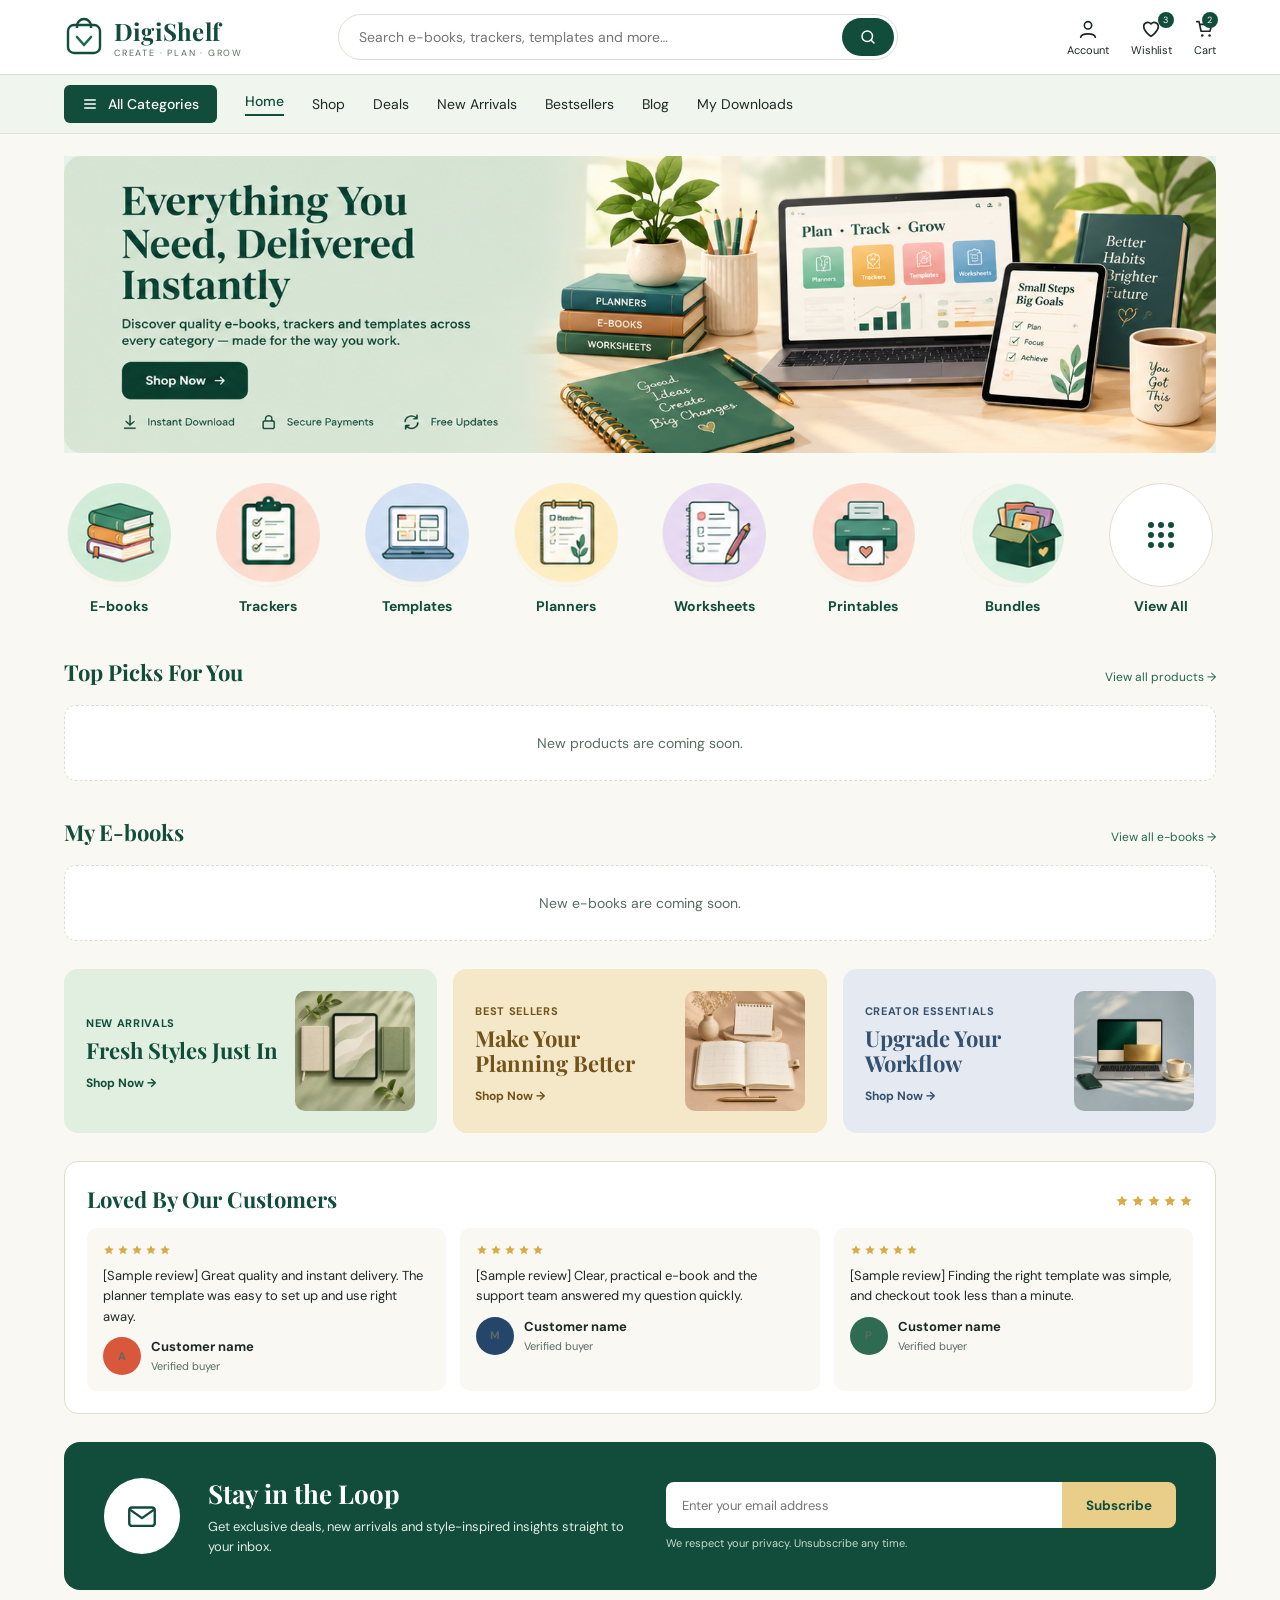
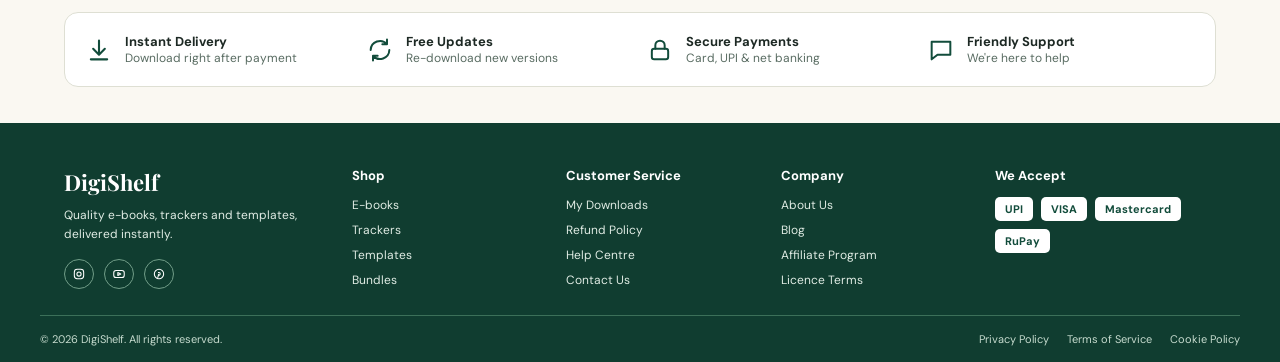
==== commit ad90b4fa: "Add files via upload" ====
--- a/index.html
+++ b/index.html
@@ -68,12 +68,12 @@
 
 <!-- PROMO BANNERS -->
 <section class="promos" aria-label="Collections">
-<div class="promo" style="background:#e0efdf;color:#124c3b"><div><small>New Arrivals</small><h3>Fresh Styles Just In</h3><a href="#">Shop Now →</a></div>
-<svg viewBox="0 0 120 120" aria-hidden="true"><rect x="24" y="16" width="62" height="88" rx="4" fill="#124c3b"/><circle cx="55" cy="46" r="14" fill="#e8c35a"/><path d="M34 76h42M34 88h28" stroke="#fff" stroke-width="4" stroke-linecap="round"/><rect x="64" y="40" width="40" height="64" rx="4" fill="#f4a08c" transform="rotate(10 84 72)"/></svg></div>
-<div class="promo" style="background:#f5e8c8;color:#72531b"><div><small>Best Sellers</small><h3>Make Your Planning Better</h3><a href="#">Shop Now →</a></div>
-<svg viewBox="0 0 120 120" aria-hidden="true"><rect x="16" y="22" width="88" height="80" rx="6" fill="#fff"/><rect x="16" y="22" width="88" height="18" rx="6" fill="#bd4939"/><g fill="#72531b" fill-opacity=".25"><rect x="26" y="50" width="16" height="12"/><rect x="48" y="50" width="16" height="12"/><rect x="70" y="50" width="16" height="12"/><rect x="26" y="70" width="16" height="12"/><rect x="70" y="70" width="16" height="12"/></g><rect x="48" y="70" width="16" height="12" fill="#124c3b"/></svg></div>
-<div class="promo" style="background:#e5eaf2;color:#35516e"><div><small>Creator Essentials</small><h3>Upgrade Your Workflow</h3><a href="#">Shop Now →</a></div>
-<svg viewBox="0 0 120 120" aria-hidden="true"><rect x="14" y="28" width="74" height="50" rx="5" fill="#1d2924"/><rect x="19" y="33" width="64" height="40" rx="2" fill="#fff"/><rect x="25" y="39" width="22" height="28" fill="#1d3b4f"/><rect x="52" y="39" width="25" height="12" fill="#f4a08c"/><rect x="52" y="55" width="25" height="12" fill="#e8c35a"/><path d="M8 82h86l-6 8H14z" fill="#2b3730"/><rect x="82" y="50" width="28" height="44" rx="5" fill="#124c3b"/></svg></div>
+<div class="promo" style="background:#e0efdf;color:#124c3b"><div><small>New Arrivals</small><h3>Fresh Styles Just In</h3><a href="category.html?cat=all">Shop Now →</a></div>
+<img class="promo-photo" src="images/promos/arrivals.png" alt="Tablet and notebooks on a soft sage background" width="120" height="120" loading="lazy"></div>
+<div class="promo" style="background:#f5e8c8;color:#72531b"><div><small>Best Sellers</small><h3>Make Your Planning Better</h3><a href="category.html?cat=planners">Shop Now →</a></div>
+<img class="promo-photo" src="images/promos/planning.png" alt="Planner and desk calendar on a warm cream background" width="120" height="120" loading="lazy"></div>
+<div class="promo" style="background:#e5eaf2;color:#35516e"><div><small>Creator Essentials</small><h3>Upgrade Your Workflow</h3><a href="category.html?cat=templates">Shop Now →</a></div>
+<img class="promo-photo" src="images/promos/workflow.png" alt="Laptop and creative workspace on a soft blue background" width="120" height="120" loading="lazy"></div>
 </section>
 
 <!-- REVIEWS -->
--- a/style.css
+++ b/style.css
@@ -162,3 +162,7 @@
 
 /* Empty catalogs use the existing product section width. */
 #top-picks > .empty,#ebook-list > .empty,#plist > .empty{grid-column:1/-1}
+
+/* Photos replace only the three original promotional illustrations. */
+.promo .promo-photo{flex:none;width:120px;height:120px;object-fit:cover;border-radius:10px;display:block}
+@media(max-width:380px){.promo .promo-photo{width:96px;height:96px}}
